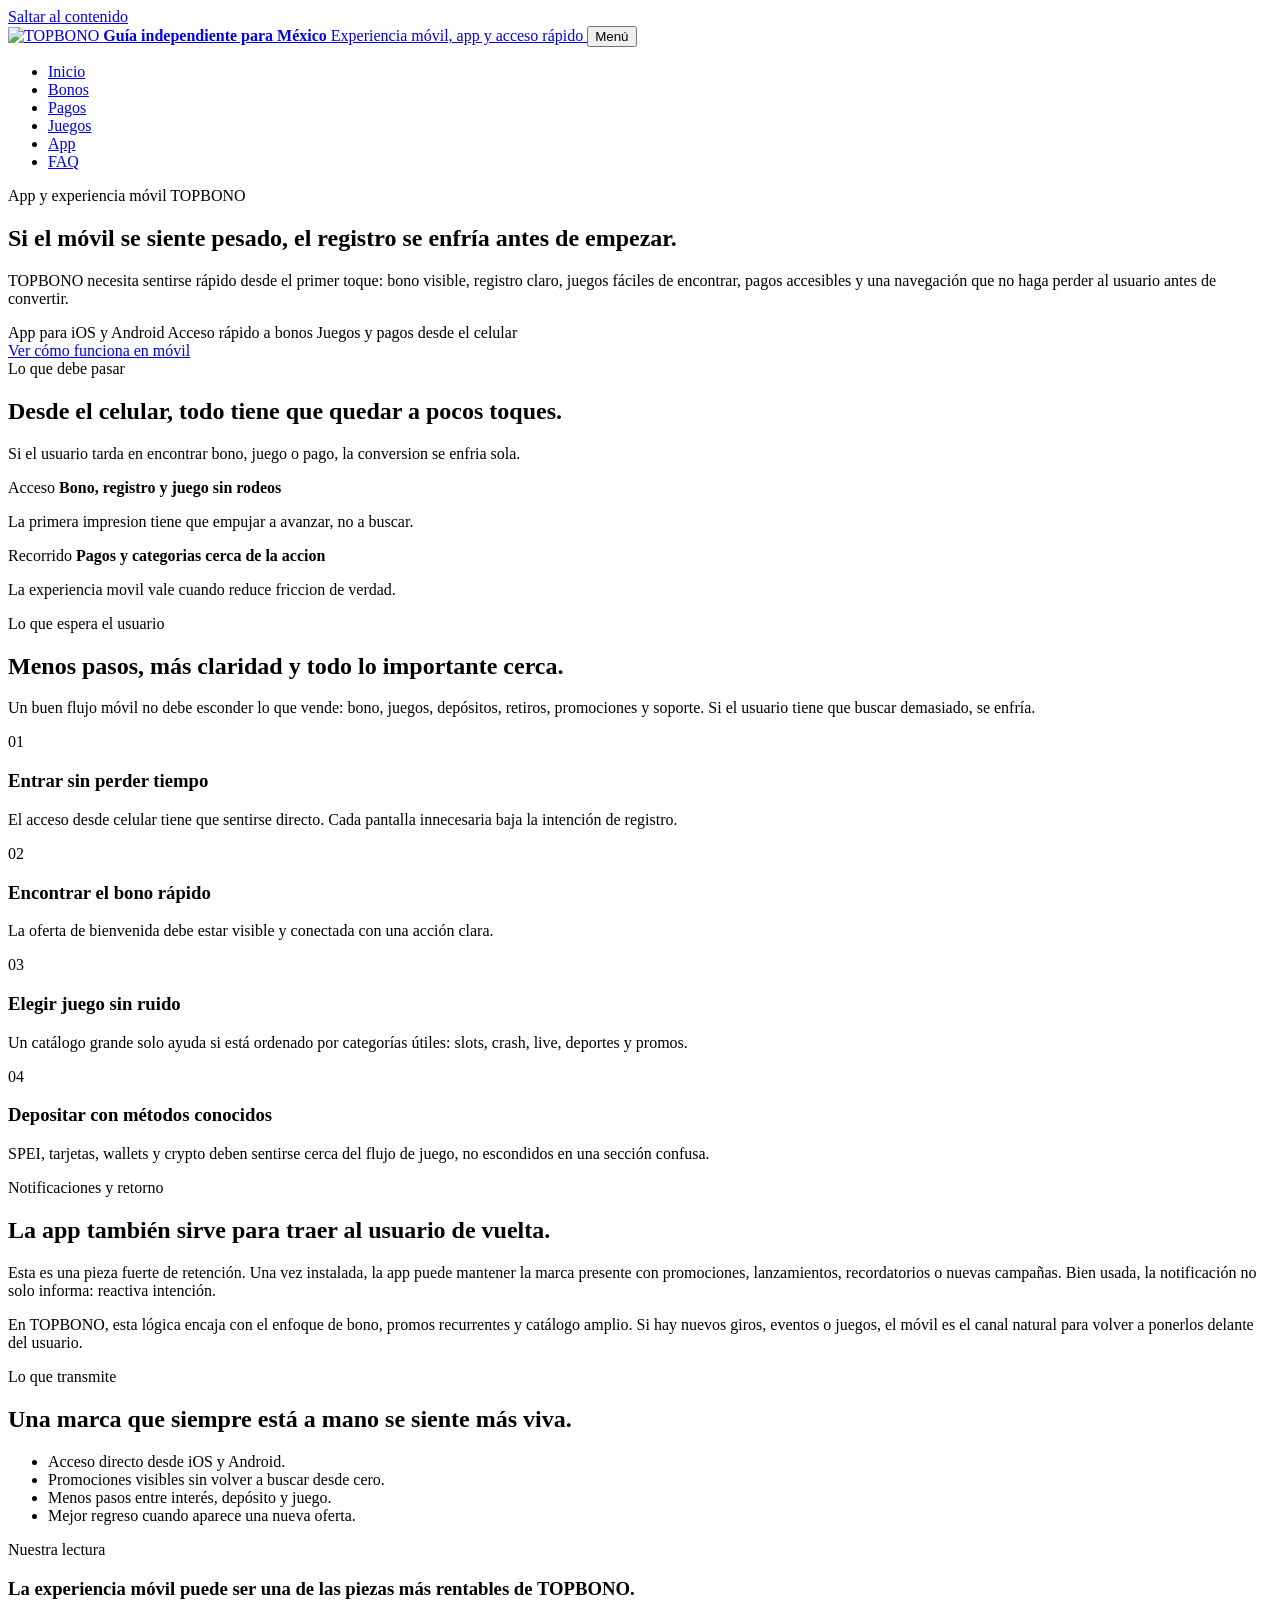
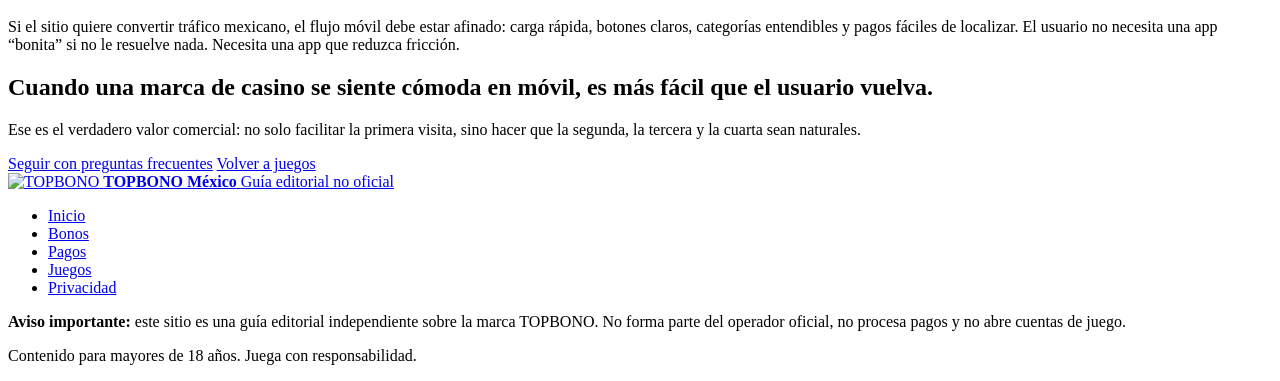
==== app.html @ 1bb98769 "Add files via upload" ====
<!DOCTYPE html>
<html lang="es-MX">
  <head>
    <meta charset="utf-8">
    <meta name="viewport" content="width=device-width, initial-scale=1">
    <title>App TOPBONO México | Casino móvil para iOS y Android</title>
    <meta name="description" content="Experiencia móvil de TOPBONO para México: app para iOS y Android, acceso rápido al bono, juegos, pagos, promociones y navegación pensada para celular.">
    <meta name="robots" content="index,follow">
    <meta name="theme-color" content="#120f0d">
    <meta property="og:locale" content="es_MX">
    <meta property="og:type" content="article">
    <meta property="og:title" content="App TOPBONO México | Casino móvil para iOS y Android">
    <meta property="og:description" content="Experiencia móvil de TOPBONO para México y por qué es una pieza importante para la audiencia mexicana.">
    <meta property="og:image" content="assets/media/banners/hero-casino-mexico.webp">
    <link rel="icon" href="favicon.ico">
    <link rel="apple-touch-icon" href="apple-touch-icon.png">
    <link rel="manifest" href="site.webmanifest">
    <link rel="preconnect" href="https://fonts.googleapis.com">
    <link rel="preconnect" href="https://fonts.gstatic.com" crossorigin>
    <link href="https://fonts.googleapis.com/css2?family=Manrope:wght@400;500;600;700;800&family=Space+Grotesk:wght@500;700&display=swap" rel="stylesheet">
    <link rel="stylesheet" href="assets/css/styles.css">
  </head>
  <body>
    <a class="skip-link" href="#contenido">Saltar al contenido</a>
    <div class="site-shell">
      <header class="site-header">
        <div class="container header-row">
          <a class="brand" href="index.html">
            <img src="assets/media/logo-topbono.png" alt="TOPBONO">
            <span class="brand-mark">
              <strong>Guía independiente para México</strong>
              <span>Experiencia móvil, app y acceso rápido</span>
            </span>
          </a>
          <button class="nav-toggle" type="button" aria-expanded="false" aria-controls="menu-principal">Menú</button>
          <nav class="site-nav" id="menu-principal" aria-label="Principal">
            <ul>
              <li><a href="index.html">Inicio</a></li>
              <li><a href="bonos.html">Bonos</a></li>
              <li><a href="pagos.html">Pagos</a></li>
              <li><a href="juegos.html">Juegos</a></li>
              <li><a href="app.html">App</a></li>
              <li><a href="faq.html">FAQ</a></li>
            </ul>
          </nav>
        </div>
      </header>

      <main id="contenido">
        <section class="page-hero">
          <div class="container page-hero__grid">
            <div>
              <span class="eyebrow">App y experiencia móvil TOPBONO</span>
              <h1 class="page-title">Si el móvil se siente pesado, el registro se enfría antes de empezar.</h1>
              <p class="page-intro">TOPBONO necesita sentirse rápido desde el primer toque: bono visible, registro claro, juegos fáciles de encontrar, pagos accesibles y una navegación que no haga perder al usuario antes de convertir.</p>
              <div class="meta-strip">
                <span class="chip">App para iOS y Android</span>
                <span class="chip">Acceso rápido a bonos</span>
                <span class="chip">Juegos y pagos desde el celular</span>
              </div>
              <div class="button-row">
                <a class="button" href="#flujo-movil">Ver cómo funciona en móvil</a>
              </div>
            </div>
            <aside class="hero-rail">
              <article class="rail-card rail-card--lead">
                <span class="rail-card__label">Lo que debe pasar</span>
                <h2 class="rail-card__title">Desde el celular, todo tiene que quedar a pocos toques.</h2>
                <p>Si el usuario tarda en encontrar bono, juego o pago, la conversion se enfria sola.</p>
              </article>
              <article class="rail-card">
                <span class="rail-card__label">Acceso</span>
                <strong>Bono, registro y juego sin rodeos</strong>
                <p>La primera impresion tiene que empujar a avanzar, no a buscar.</p>
              </article>
              <article class="rail-card">
                <span class="rail-card__label">Recorrido</span>
                <strong>Pagos y categorias cerca de la accion</strong>
                <p>La experiencia movil vale cuando reduce friccion de verdad.</p>
              </article>
            </aside>
          </div>
        </section>

        <section class="section" id="flujo-movil">
          <div class="container">
            <div class="section-header">
              <span class="eyebrow eyebrow--subtle">Lo que espera el usuario</span>
              <h2 class="section-title">Menos pasos, más claridad y todo lo importante cerca.</h2>
              <p class="section-copy">Un buen flujo móvil no debe esconder lo que vende: bono, juegos, depósitos, retiros, promociones y soporte. Si el usuario tiene que buscar demasiado, se enfría.</p>
            </div>
            <div class="card-grid card-grid--4">
              <article class="feature-card">
                <span class="card-index">01</span>
                <h3>Entrar sin perder tiempo</h3>
                <p>El acceso desde celular tiene que sentirse directo. Cada pantalla innecesaria baja la intención de registro.</p>
              </article>
              <article class="feature-card">
                <span class="card-index">02</span>
                <h3>Encontrar el bono rápido</h3>
                <p>La oferta de bienvenida debe estar visible y conectada con una acción clara.</p>
              </article>
              <article class="feature-card">
                <span class="card-index">03</span>
                <h3>Elegir juego sin ruido</h3>
                <p>Un catálogo grande solo ayuda si está ordenado por categorías útiles: slots, crash, live, deportes y promos.</p>
              </article>
              <article class="feature-card">
                <span class="card-index">04</span>
                <h3>Depositar con métodos conocidos</h3>
                <p>SPEI, tarjetas, wallets y crypto deben sentirse cerca del flujo de juego, no escondidos en una sección confusa.</p>
              </article>
            </div>
          </div>
        </section>

        <section class="section">
          <div class="container split-grid">
            <div class="prose">
              <span class="eyebrow eyebrow--subtle">Notificaciones y retorno</span>
              <h2 class="section-title">La app también sirve para traer al usuario de vuelta.</h2>
              <p>Esta es una pieza fuerte de retención. Una vez instalada, la app puede mantener la marca presente con promociones, lanzamientos, recordatorios o nuevas campañas. Bien usada, la notificación no solo informa: reactiva intención.</p>
              <p>En TOPBONO, esta lógica encaja con el enfoque de bono, promos recurrentes y catálogo amplio. Si hay nuevos giros, eventos o juegos, el móvil es el canal natural para volver a ponerlos delante del usuario.</p>
            </div>
            <aside class="surface-panel">
              <span class="eyebrow eyebrow--subtle">Lo que transmite</span>
              <h2 class="surface-panel__title">Una marca que siempre está a mano se siente más viva.</h2>
              <ul>
                <li>Acceso directo desde iOS y Android.</li>
                <li>Promociones visibles sin volver a buscar desde cero.</li>
                <li>Menos pasos entre interés, depósito y juego.</li>
                <li>Mejor regreso cuando aparece una nueva oferta.</li>
              </ul>
            </aside>
          </div>
        </section>

        <section class="section">
          <div class="container">
            <div class="editorial-block">
              <span class="eyebrow eyebrow--subtle">Nuestra lectura</span>
              <h3>La experiencia móvil puede ser una de las piezas más rentables de TOPBONO.</h3>
              <p>Si el sitio quiere convertir tráfico mexicano, el flujo móvil debe estar afinado: carga rápida, botones claros, categorías entendibles y pagos fáciles de localizar. El usuario no necesita una app “bonita” si no le resuelve nada. Necesita una app que reduzca fricción.</p>
            </div>
          </div>
        </section>

        <section class="section">
          <div class="container">
            <div class="cta-panel">
              <h2>Cuando una marca de casino se siente cómoda en móvil, es más fácil que el usuario vuelva.</h2>
              <p class="section-copy">Ese es el verdadero valor comercial: no solo facilitar la primera visita, sino hacer que la segunda, la tercera y la cuarta sean naturales.</p>
              <div class="button-row">
                <a class="button" href="faq.html">Seguir con preguntas frecuentes</a>
                <a class="button-secondary" href="juegos.html">Volver a juegos</a>
              </div>
            </div>
          </div>
        </section>
      </main>

      <footer class="site-footer">
        <div class="container footer-grid">
          <div>
            <a class="brand" href="index.html">
              <img src="assets/media/logo-topbono.png" alt="TOPBONO">
              <span class="brand-mark">
                <strong>TOPBONO México</strong>
                <span>Guía editorial no oficial</span>
              </span>
            </a>
            <ul class="footer-links">
              <li><a href="index.html">Inicio</a></li>
              <li><a href="bonos.html">Bonos</a></li>
              <li><a href="pagos.html">Pagos</a></li>
              <li><a href="juegos.html">Juegos</a></li>
              <li><a href="privacidad.html">Privacidad</a></li>
            </ul>
          </div>
          <div class="footer-meta">
            <p><strong>Aviso importante:</strong> este sitio es una guía editorial independiente sobre la marca TOPBONO. No forma parte del operador oficial, no procesa pagos y no abre cuentas de juego.</p>
            <p>Contenido para mayores de 18 años. Juega con responsabilidad. <span data-year></span></p>
          </div>
        </div>
      </footer>
    </div>
    <script src="assets/js/site.js" defer></script>
  </body>
</html>
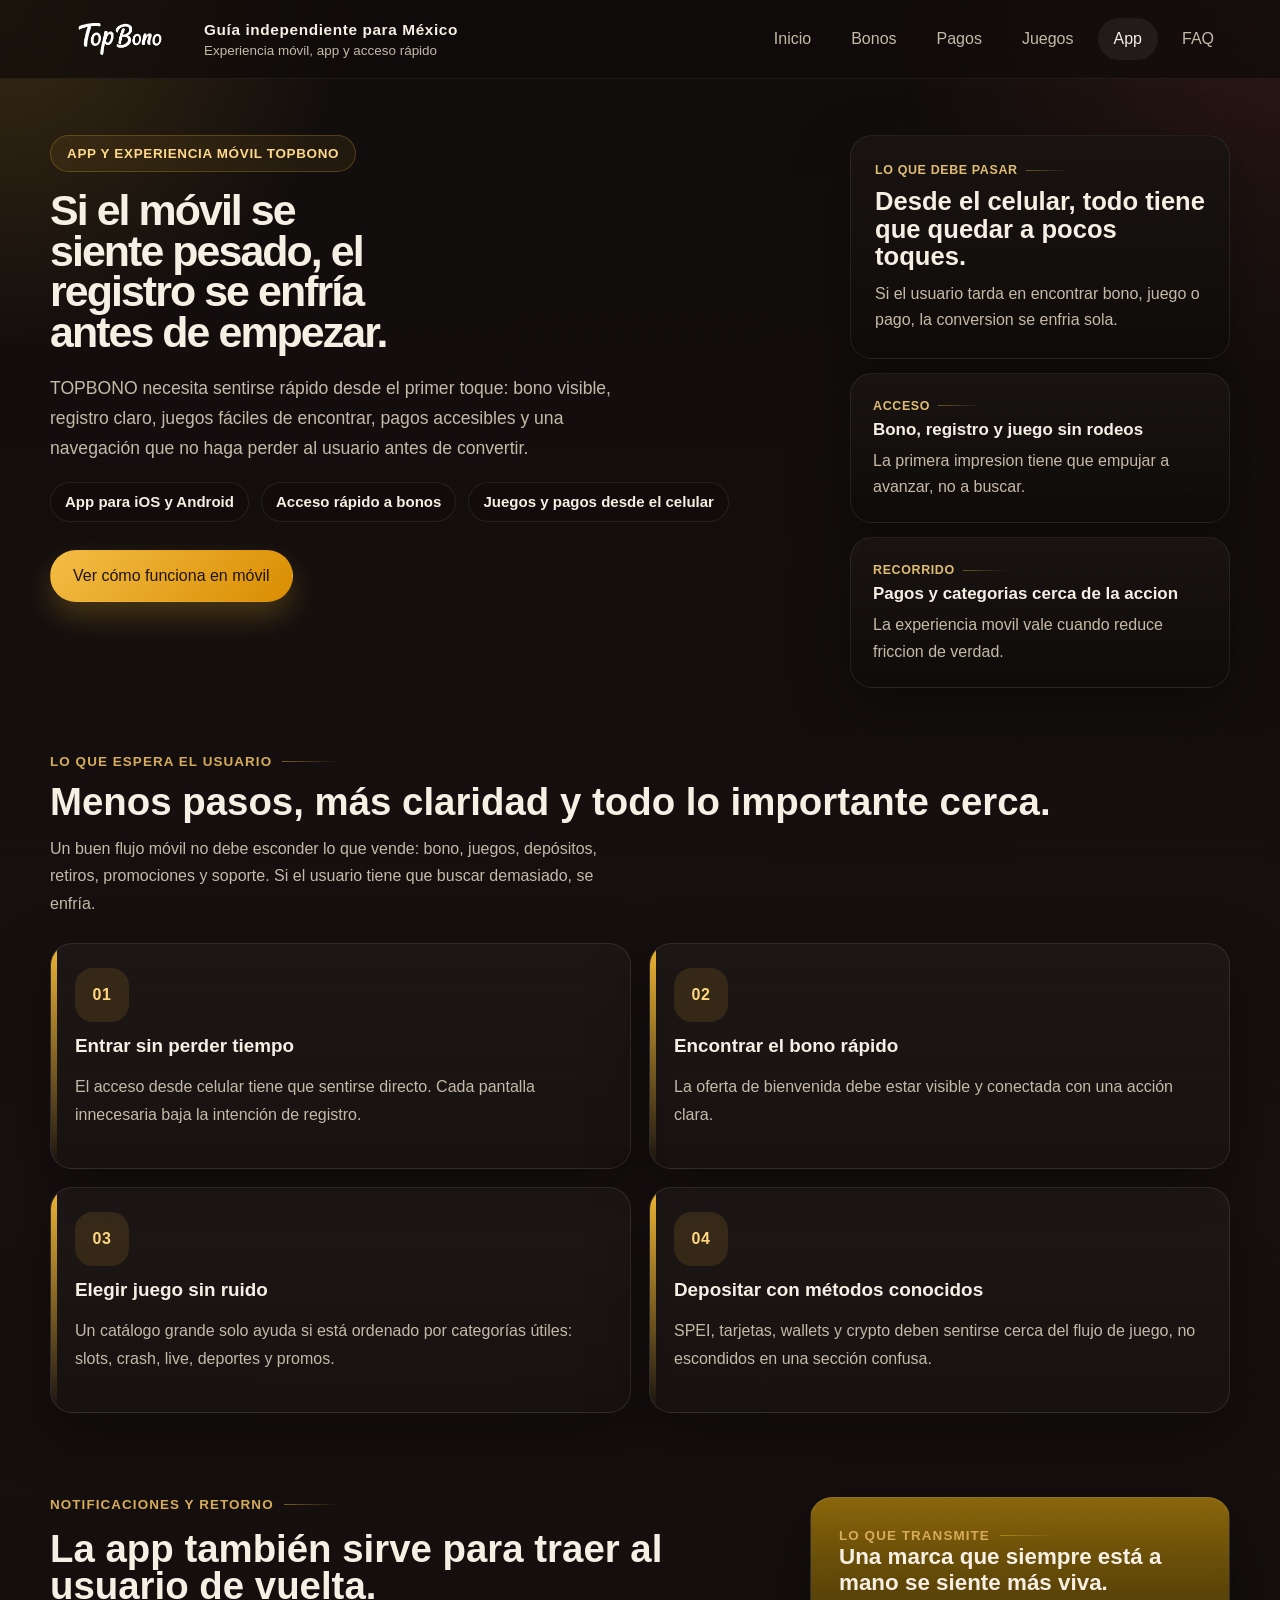
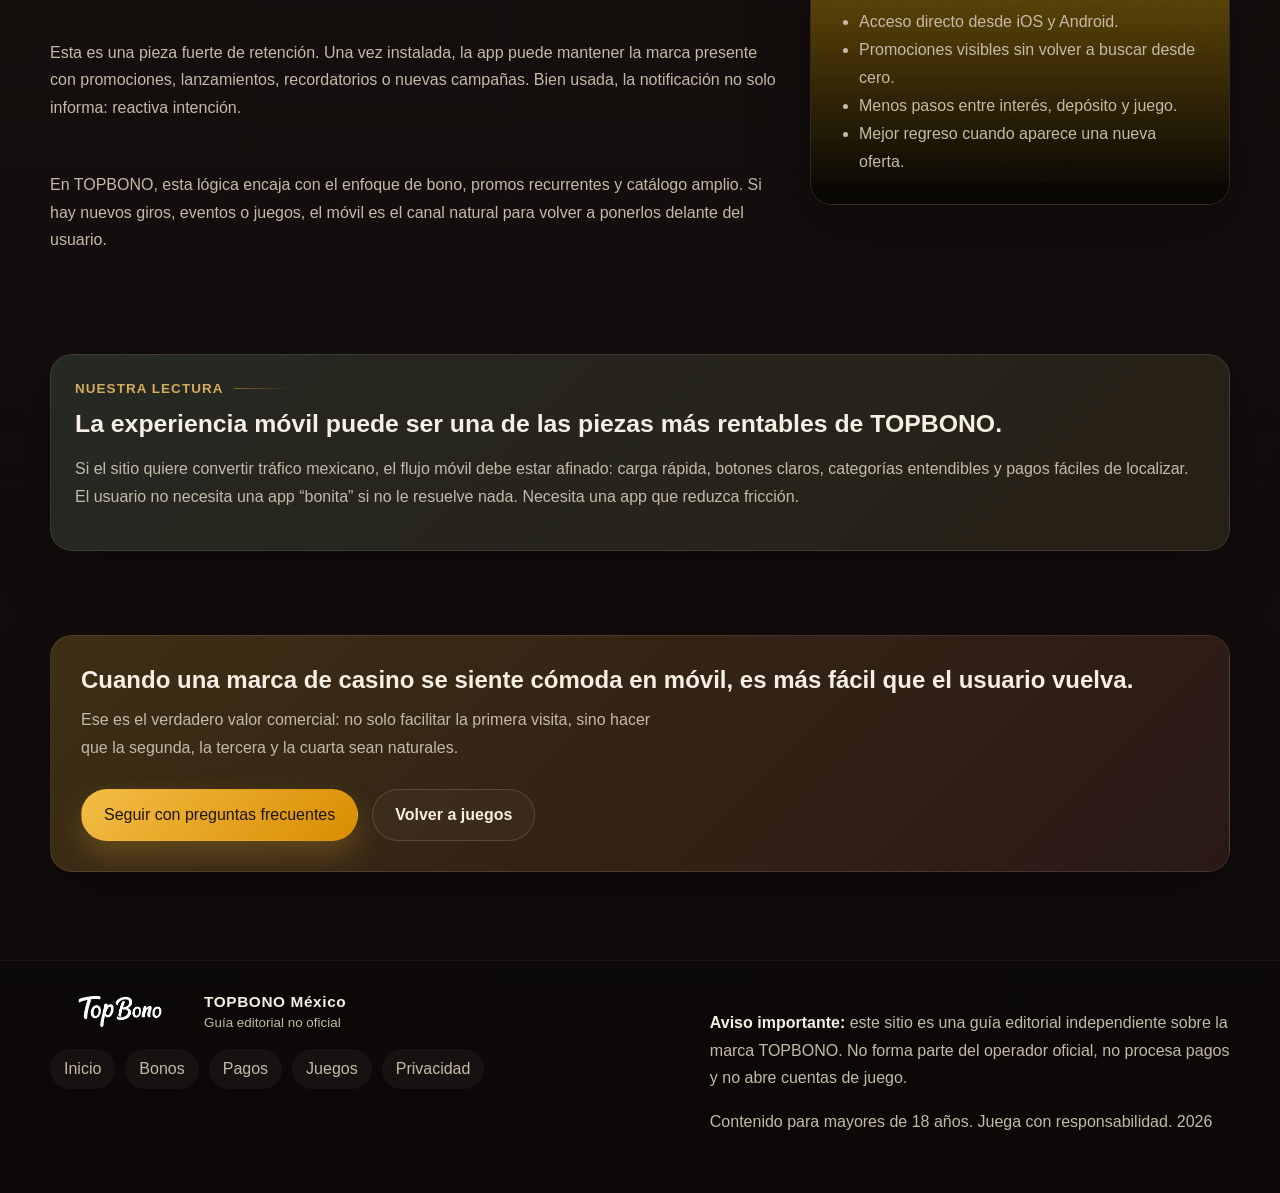
==== commit afbc721c: "Add files via upload" ====
--- a/app.html
+++ b/app.html
@@ -12,6 +12,9 @@
     <meta property="og:title" content="App TOPBONO México | Casino móvil para iOS y Android">
     <meta property="og:description" content="Experiencia móvil de TOPBONO para México y por qué es una pieza importante para la audiencia mexicana.">
     <meta property="og:image" content="assets/media/banners/hero-casino-mexico.webp">
+    <link rel="canonical" href="https://rybakovnikolay2000-png.github.io/check.github.io/app.html">
+    <link rel="alternate" hreflang="es-MX" href="https://rybakovnikolay2000-png.github.io/check.github.io/app.html">
+    <link rel="alternate" hreflang="x-default" href="https://rybakovnikolay2000-png.github.io/check.github.io/app.html">
     <link rel="icon" href="favicon.ico">
     <link rel="apple-touch-icon" href="apple-touch-icon.png">
     <link rel="manifest" href="site.webmanifest">
@@ -26,7 +29,7 @@
       <header class="site-header">
         <div class="container header-row">
           <a class="brand" href="index.html">
-            <img src="assets/media/logo-topbono.png" alt="TOPBONO">
+            <img src="assets/media/logo-topbono.png" alt="TOPBONO" title="TOPBONO MEXICO">
             <span class="brand-mark">
               <strong>Guía independiente para México</strong>
               <span>Experiencia móvil, app y acceso rápido</span>
@@ -163,7 +166,7 @@
         <div class="container footer-grid">
           <div>
             <a class="brand" href="index.html">
-              <img src="assets/media/logo-topbono.png" alt="TOPBONO">
+              <img src="assets/media/logo-topbono.png" alt="TOPBONO" title="TOPBONO MEXICO">
               <span class="brand-mark">
                 <strong>TOPBONO México</strong>
                 <span>Guía editorial no oficial</span>
--- a/assets/css/styles.css
+++ b/assets/css/styles.css
@@ -0,0 +1,1227 @@
+:root {
+  --bg: #120f0d;
+  --bg-soft: #1b1614;
+  --panel: rgba(26, 20, 17, 0.9);
+  --panel-strong: rgba(17, 13, 11, 0.96);
+  --line: rgba(255, 255, 255, 0.1);
+  --text: #f6efe4;
+  --muted: #c5baa8;
+  --gold: #f0b533;
+  --gold-deep: #d9920b;
+  --gold-soft: rgba(240, 181, 51, 0.18);
+  --green-soft: #6e8d77;
+  --red-soft: #b54d3d;
+  --shadow: 0 20px 60px rgba(0, 0, 0, 0.34);
+  --radius-xl: 28px;
+  --radius-lg: 22px;
+  --radius-md: 18px;
+  --radius-sm: 14px;
+  --container: 1180px;
+}
+
+*,
+*::before,
+*::after {
+  box-sizing: border-box;
+}
+
+html {
+  scroll-behavior: smooth;
+}
+
+body {
+  margin: 0;
+  font-family: "Manrope", "Segoe UI", sans-serif;
+  color: var(--text);
+  background:
+    radial-gradient(circle at top right, rgba(181, 77, 61, 0.16), transparent 24rem),
+    radial-gradient(circle at top left, rgba(240, 181, 51, 0.18), transparent 22rem),
+    linear-gradient(180deg, #110d0c 0%, #16100f 42%, #0f0b0a 100%);
+  min-height: 100vh;
+  overflow-x: hidden;
+}
+
+body::before {
+  content: "";
+  position: fixed;
+  inset: 0;
+  background-image:
+    linear-gradient(rgba(255, 255, 255, 0.02) 1px, transparent 1px),
+    linear-gradient(90deg, rgba(255, 255, 255, 0.02) 1px, transparent 1px);
+  background-size: 60px 60px;
+  mask-image: linear-gradient(180deg, rgba(0, 0, 0, 0.35), transparent 75%);
+  pointer-events: none;
+  z-index: -1;
+}
+
+img {
+  display: block;
+  max-width: 100%;
+}
+
+a {
+  color: inherit;
+  text-decoration: none;
+}
+
+button,
+a.button {
+  font: inherit;
+}
+
+.skip-link {
+  position: absolute;
+  left: -999px;
+  top: -999px;
+}
+
+.skip-link:focus {
+  left: 16px;
+  top: 16px;
+  z-index: 1000;
+  padding: 12px 16px;
+  border-radius: 12px;
+  background: #fff;
+  color: #111;
+}
+
+.site-shell {
+  overflow: clip;
+}
+
+.container {
+  width: min(calc(100% - 32px), var(--container));
+  margin: 0 auto;
+}
+
+.site-header {
+  position: sticky;
+  top: 0;
+  z-index: 20;
+  backdrop-filter: blur(18px);
+  background: rgba(16, 12, 10, 0.72);
+  border-bottom: 1px solid rgba(255, 255, 255, 0.06);
+}
+
+.header-row {
+  display: flex;
+  align-items: center;
+  justify-content: space-between;
+  gap: 24px;
+  min-height: 78px;
+}
+
+.brand {
+  display: inline-flex;
+  align-items: center;
+  gap: 14px;
+  min-width: 0;
+}
+
+.brand img {
+  width: 140px;
+  height: auto;
+}
+
+.brand-mark {
+  display: grid;
+  gap: 4px;
+}
+
+.brand-mark strong {
+  font-family: "Space Grotesk", sans-serif;
+  font-size: 0.96rem;
+  font-weight: 700;
+  letter-spacing: 0.04em;
+}
+
+.brand-mark span {
+  color: var(--muted);
+  font-size: 0.84rem;
+}
+
+.nav-toggle {
+  display: none;
+  border: 1px solid var(--line);
+  background: rgba(255, 255, 255, 0.03);
+  color: var(--text);
+  border-radius: 999px;
+  padding: 10px 14px;
+}
+
+.site-nav ul {
+  list-style: none;
+  display: flex;
+  align-items: center;
+  gap: 8px;
+  padding: 0;
+  margin: 0;
+}
+
+.site-nav a {
+  display: inline-flex;
+  align-items: center;
+  min-height: 42px;
+  padding: 0 16px;
+  border-radius: 999px;
+  color: var(--muted);
+  transition: 160ms ease;
+}
+
+.site-nav a:hover,
+.site-nav a[aria-current="page"] {
+  color: var(--text);
+  background: rgba(255, 255, 255, 0.06);
+}
+
+.hero,
+.page-hero {
+  padding: 72px 0 36px;
+}
+
+.hero-grid,
+.split-grid {
+  display: grid;
+  gap: 28px;
+}
+
+.hero-grid {
+  grid-template-columns: minmax(0, 1.08fr) minmax(0, 0.92fr);
+  align-items: start;
+}
+
+.hero--home {
+  padding: 56px 0 28px;
+}
+
+.hero-grid--home {
+  grid-template-columns: minmax(0, 1.08fr) minmax(300px, 0.82fr);
+  gap: 32px;
+  align-items: start;
+}
+
+.hero-home__copy {
+  display: grid;
+  align-content: start;
+  gap: 0;
+  padding-top: 8px;
+}
+
+.split-grid {
+  grid-template-columns: minmax(0, 1fr) minmax(280px, 420px);
+  align-items: start;
+}
+
+.eyebrow {
+  display: inline-flex;
+  align-items: center;
+  gap: 10px;
+  flex-wrap: wrap;
+  border: 1px solid rgba(240, 181, 51, 0.24);
+  background: rgba(240, 181, 51, 0.08);
+  color: #ffd98b;
+  border-radius: 999px;
+  padding: 10px 16px;
+  font-size: 0.84rem;
+  font-weight: 700;
+  letter-spacing: 0.05em;
+  text-transform: uppercase;
+}
+
+.eyebrow--subtle {
+  padding: 0;
+  border: 0;
+  border-radius: 0;
+  background: transparent;
+  color: #d6ac5a;
+  letter-spacing: 0.08em;
+}
+
+.eyebrow--subtle::after {
+  content: "";
+  width: 56px;
+  height: 1px;
+  background: linear-gradient(90deg, rgba(240, 181, 51, 0.46), rgba(240, 181, 51, 0));
+}
+
+.display-title,
+.page-title,
+.section-title {
+  font-family: "Space Grotesk", sans-serif;
+  line-height: 0.97;
+  margin: 0;
+}
+
+.display-title {
+  font-size: clamp(2.8rem, 6vw, 5.2rem);
+  margin-top: 18px;
+}
+
+.display-title--home {
+  max-width: 13.5ch;
+  font-size: clamp(2.35rem, 3.45vw, 3.15rem);
+  letter-spacing: -0.05em;
+  line-height: 0.94;
+}
+
+.page-title {
+  max-width: 15ch;
+  font-size: clamp(2.15rem, 3.35vw, 3.15rem);
+  letter-spacing: -0.045em;
+  line-height: 0.95;
+  margin-top: 18px;
+}
+
+.section-title {
+  font-size: clamp(1.8rem, 3vw, 2.8rem);
+}
+
+.lede,
+.page-intro,
+.section-copy,
+.prose p,
+.feature-card p,
+.stat-card p,
+.method-card p,
+.category-card p,
+.faq-intro,
+.quote-card p,
+.editorial-block p,
+.notice-card p {
+  color: var(--muted);
+  line-height: 1.72;
+}
+
+.lede,
+.page-intro {
+  font-size: 1.1rem;
+  max-width: 58ch;
+  margin: 20px 0 0;
+}
+
+.hero-kicker {
+  margin: 18px 0 0;
+  max-width: 52ch;
+  color: #f0d39b;
+  font-size: 1rem;
+  font-weight: 700;
+  line-height: 1.6;
+}
+
+.lede--home {
+  max-width: 54ch;
+}
+
+.button-row {
+  display: flex;
+  gap: 14px;
+  flex-wrap: wrap;
+  margin-top: 28px;
+}
+
+.button-row--hero {
+  margin-top: 24px;
+}
+
+.button,
+.button-secondary {
+  display: inline-flex;
+  align-items: center;
+  justify-content: center;
+  min-height: 52px;
+  padding: 0 22px;
+  border-radius: 999px;
+  border: 1px solid transparent;
+  font-weight: 700;
+  transition: transform 160ms ease, background 160ms ease, border-color 160ms ease;
+}
+
+.button {
+  background: linear-gradient(135deg, #f3bd46, #d98d00);
+  color: #1e1408;
+  box-shadow: 0 14px 30px rgba(240, 181, 51, 0.24);
+}
+
+.button-secondary {
+  border-color: rgba(255, 255, 255, 0.14);
+  background: rgba(255, 255, 255, 0.03);
+  color: var(--text);
+}
+
+.button:hover,
+.button-secondary:hover {
+  transform: translateY(-2px);
+}
+
+.hero-signals {
+  display: flex;
+  flex-wrap: wrap;
+  gap: 12px;
+  margin-top: 24px;
+}
+
+.signal-pill {
+  display: inline-flex;
+  align-items: center;
+  min-height: 44px;
+  padding: 0 16px;
+  border-radius: 999px;
+  border: 1px solid rgba(255, 255, 255, 0.1);
+  background: rgba(255, 255, 255, 0.04);
+  color: var(--text);
+  font-weight: 700;
+  line-height: 1.2;
+  box-shadow: inset 0 1px 0 rgba(255, 255, 255, 0.03);
+}
+
+.hero-stats,
+.mini-stats,
+.chip-cloud,
+.pill-row {
+  display: grid;
+  gap: 14px;
+}
+
+.hero-stats {
+  margin-top: 28px;
+  grid-template-columns: repeat(3, minmax(0, 1fr));
+}
+
+.stat-card,
+.feature-card,
+.method-card,
+.category-card,
+.notice-card,
+.editorial-block,
+.quote-card,
+.faq-card,
+.cta-panel,
+.hero-art,
+.page-art,
+.surface-panel {
+  position: relative;
+  overflow: hidden;
+  border: 1px solid var(--line);
+  background: linear-gradient(180deg, rgba(255, 255, 255, 0.03), rgba(255, 255, 255, 0.01));
+  border-radius: var(--radius-lg);
+  box-shadow: var(--shadow);
+}
+
+.stat-card,
+.feature-card,
+.method-card,
+.category-card,
+.notice-card,
+.quote-card,
+.faq-card,
+.editorial-block,
+.surface-panel {
+  padding: 24px;
+}
+
+.stat-card strong,
+.feature-card h3,
+.method-card h3,
+.category-card h3,
+.notice-card h3,
+.quote-card h3,
+.faq-card h3,
+.editorial-block h3 {
+  font-family: "Space Grotesk", sans-serif;
+}
+
+.stat-card strong {
+  display: block;
+  font-size: 1.25rem;
+  margin-bottom: 8px;
+}
+
+.stat-card span,
+.feature-meta,
+.tiny-note {
+  display: inline-flex;
+  align-items: center;
+  gap: 8px;
+  color: #ffdf98;
+  font-size: 0.82rem;
+  text-transform: uppercase;
+  letter-spacing: 0.05em;
+  font-weight: 800;
+}
+
+.hero-art,
+.page-art {
+  padding: 18px;
+  background:
+    radial-gradient(circle at top right, rgba(240, 181, 51, 0.14), transparent 50%),
+    linear-gradient(180deg, rgba(255, 255, 255, 0.05), rgba(255, 255, 255, 0.02));
+}
+
+.hero-art__frame,
+.page-art__frame {
+  border-radius: 22px;
+  overflow: hidden;
+  border: 1px solid rgba(255, 255, 255, 0.08);
+  background: #1a1614;
+}
+
+.hero-art__frame img,
+.page-art__frame img {
+  width: 100%;
+  height: auto;
+  object-fit: cover;
+}
+
+.page-art__frame img {
+  aspect-ratio: 16 / 9;
+}
+
+.page-art--phone {
+  max-width: 360px;
+  margin-left: auto;
+}
+
+.page-art--phone .page-art__frame img {
+  aspect-ratio: 4 / 5;
+  object-position: top center;
+}
+
+.faq-hero-panel {
+  display: grid;
+  align-content: start;
+  gap: 16px;
+  min-height: 100%;
+}
+
+.faq-hero-panel .surface-panel__title {
+  max-width: 16ch;
+}
+
+.faq-hero-panel ul {
+  margin: 0;
+  padding-left: 18px;
+}
+
+.hero-art__caption,
+.page-art__caption {
+  display: grid;
+  gap: 6px;
+  margin-top: 14px;
+  color: var(--muted);
+  font-size: 0.95rem;
+}
+
+.hero-art__caption strong,
+.page-art__caption strong {
+  color: var(--text);
+  font-size: 1rem;
+}
+
+.hero-summary-panel {
+  display: grid;
+  align-content: start;
+  gap: 16px;
+  min-height: 100%;
+  padding: 24px;
+  background: linear-gradient(180deg, rgba(255, 255, 255, 0.035), rgba(255, 255, 255, 0.02));
+}
+
+.hero-summary-panel .surface-panel__title {
+  max-width: 12ch;
+  margin: 0;
+  font-size: 1.9rem;
+  line-height: 1.08;
+}
+
+.hero-summary-list {
+  display: grid;
+  gap: 12px;
+}
+
+.hero-summary-item {
+  padding: 14px 16px;
+  border: 1px solid rgba(255, 255, 255, 0.08);
+  border-radius: 18px;
+  background: rgba(255, 255, 255, 0.025);
+}
+
+.hero-summary-item strong {
+  display: block;
+  margin: 0 0 6px;
+  font-family: "Space Grotesk", sans-serif;
+  font-size: 1rem;
+  line-height: 1.2;
+}
+
+.hero-summary-item p {
+  margin: 0;
+  color: var(--muted);
+  font-size: 0.94rem;
+  line-height: 1.6;
+}
+
+.hero-summary-panel .method-chips,
+.hero-summary-panel .meta-strip {
+  margin-top: 0;
+}
+
+.hero-showcase {
+  display: grid;
+  gap: 16px;
+  align-self: start;
+}
+
+.hero-rail {
+  display: grid;
+  align-content: start;
+  gap: 14px;
+}
+
+.rail-card {
+  padding: 22px;
+  border: 1px solid rgba(255, 255, 255, 0.08);
+  border-radius: var(--radius-lg);
+  background: linear-gradient(180deg, rgba(25, 20, 17, 0.98), rgba(16, 12, 10, 0.96));
+  box-shadow: var(--shadow);
+}
+
+.rail-card--lead {
+  padding: 24px;
+}
+
+.rail-card__label {
+  display: inline-flex;
+  align-items: center;
+  gap: 8px;
+  color: #e0bb74;
+  font-size: 0.78rem;
+  font-weight: 800;
+  letter-spacing: 0.05em;
+  text-transform: uppercase;
+}
+
+.rail-card__label::after {
+  content: "";
+  width: 44px;
+  height: 1px;
+  background: linear-gradient(90deg, rgba(240, 181, 51, 0.4), rgba(240, 181, 51, 0));
+}
+
+.rail-card__title {
+  margin: 10px 0 10px;
+  font-family: "Space Grotesk", sans-serif;
+  font-size: clamp(1.3rem, 2vw, 1.7rem);
+  line-height: 1.08;
+}
+
+.rail-card p,
+.rail-card li {
+  margin: 0;
+  color: var(--muted);
+  line-height: 1.65;
+}
+
+.rail-card strong {
+  display: block;
+  margin: 6px 0 8px;
+  font-family: "Space Grotesk", sans-serif;
+  font-size: 1.06rem;
+  line-height: 1.18;
+}
+
+.rail-mini-grid {
+  display: grid;
+  gap: 14px;
+}
+
+.hero-showcase__media {
+  padding: 16px;
+  border: 1px solid var(--line);
+  border-radius: var(--radius-xl);
+  background:
+    radial-gradient(circle at top right, rgba(240, 181, 51, 0.18), transparent 48%),
+    linear-gradient(180deg, rgba(255, 255, 255, 0.05), rgba(255, 255, 255, 0.02));
+  box-shadow: var(--shadow);
+}
+
+.hero-showcase__media img {
+  width: 100%;
+  border-radius: 22px;
+  border: 1px solid rgba(255, 255, 255, 0.08);
+}
+
+.hero-showcase__notes {
+  display: grid;
+  grid-template-columns: repeat(2, minmax(0, 1fr));
+  gap: 14px;
+}
+
+.hero-note {
+  min-height: 100%;
+  padding: 18px;
+  border: 1px solid var(--line);
+  border-radius: var(--radius-lg);
+  background: linear-gradient(180deg, rgba(255, 255, 255, 0.04), rgba(255, 255, 255, 0.02));
+  box-shadow: var(--shadow);
+}
+
+.hero-note__label {
+  display: inline-flex;
+  align-items: center;
+  color: #ffdf98;
+  font-size: 0.78rem;
+  font-weight: 800;
+  letter-spacing: 0.05em;
+  text-transform: uppercase;
+}
+
+.hero-note strong {
+  display: block;
+  margin-top: 10px;
+  font-family: "Space Grotesk", sans-serif;
+  font-size: 1.06rem;
+  line-height: 1.16;
+}
+
+.hero-note p {
+  margin: 10px 0 0;
+  color: var(--muted);
+  line-height: 1.62;
+}
+
+.section {
+  padding: 42px 0;
+}
+
+.section--tight {
+  padding-top: 18px;
+}
+
+.section-header {
+  display: grid;
+  gap: 14px;
+  margin-bottom: 26px;
+}
+
+.section-header--split {
+  grid-template-columns: minmax(0, 1fr) minmax(280px, 420px);
+  align-items: end;
+  gap: 24px;
+}
+
+.section-copy {
+  max-width: 64ch;
+  margin: 0;
+}
+
+.card-grid {
+  display: grid;
+  gap: 18px;
+}
+
+.card-grid--2 {
+  grid-template-columns: repeat(2, minmax(0, 1fr));
+}
+
+.card-grid--3 {
+  grid-template-columns: repeat(3, minmax(0, 1fr));
+}
+
+.card-grid--4 {
+  grid-template-columns: repeat(2, minmax(0, 1fr));
+}
+
+.feature-card::before,
+.method-card::before,
+.category-card::before {
+  content: "";
+  position: absolute;
+  inset: 0 auto 0 0;
+  width: 6px;
+  background: linear-gradient(180deg, var(--gold), rgba(240, 181, 51, 0));
+}
+
+.feature-card h3,
+.method-card h3,
+.category-card h3,
+.notice-card h3,
+.quote-card h3,
+.faq-card h3,
+.editorial-block h3 {
+  margin: 12px 0 10px;
+  font-size: 1.18rem;
+  line-height: 1.22;
+}
+
+.card-index {
+  display: inline-flex;
+  align-items: center;
+  justify-content: center;
+  min-width: 54px;
+  min-height: 54px;
+  border-radius: 18px;
+  background: rgba(240, 181, 51, 0.12);
+  color: #ffd67f;
+  font-weight: 800;
+  letter-spacing: 0.04em;
+}
+
+.surface-panel {
+  padding: 28px;
+  background:
+    linear-gradient(180deg, rgba(255, 255, 255, 0.04), rgba(255, 255, 255, 0.015)),
+    url("../media/ui/top-surface.png") center bottom / cover no-repeat;
+}
+
+.surface-panel.hero-summary-panel {
+  padding: 24px;
+  background: linear-gradient(180deg, rgba(28, 22, 19, 0.98), rgba(17, 13, 11, 0.96));
+}
+
+.surface-panel__title {
+  margin: 0 0 12px;
+  font-family: "Space Grotesk", sans-serif;
+  font-size: 1.4rem;
+}
+
+.surface-panel ul,
+.prose ul {
+  margin: 0;
+  padding-left: 20px;
+  color: var(--muted);
+  line-height: 1.75;
+}
+
+.method-chips {
+  display: flex;
+  flex-wrap: wrap;
+  gap: 10px;
+  margin-top: 18px;
+}
+
+.chip {
+  display: inline-flex;
+  align-items: center;
+  min-height: 40px;
+  padding: 0 14px;
+  border-radius: 999px;
+  border: 1px solid rgba(255, 255, 255, 0.08);
+  background: rgba(255, 255, 255, 0.04);
+  color: var(--text);
+  font-weight: 700;
+  font-size: 0.94rem;
+}
+
+.chip--soft {
+  color: var(--muted);
+}
+
+.quote-card {
+  background:
+    linear-gradient(135deg, rgba(240, 181, 51, 0.13), rgba(255, 255, 255, 0.02)),
+    #17120f;
+}
+
+.quote-card blockquote {
+  margin: 0;
+  font-size: clamp(1.2rem, 2vw, 1.55rem);
+  line-height: 1.55;
+  font-weight: 700;
+}
+
+.quote-card footer {
+  margin-top: 14px;
+  color: var(--muted);
+  font-size: 0.95rem;
+}
+
+.page-hero {
+  padding: 56px 0 24px;
+}
+
+.page-hero__grid {
+  display: grid;
+  grid-template-columns: minmax(0, 1fr) minmax(280px, 380px);
+  gap: 28px;
+  align-items: start;
+}
+
+.highlight-list {
+  display: grid;
+  gap: 12px;
+  margin-top: 24px;
+}
+
+.highlight-item {
+  display: grid;
+  grid-template-columns: auto 1fr;
+  gap: 12px;
+  align-items: start;
+  padding: 16px 18px;
+  border-radius: 18px;
+  background: rgba(255, 255, 255, 0.03);
+  border: 1px solid rgba(255, 255, 255, 0.07);
+}
+
+.highlight-item strong {
+  display: block;
+  margin-bottom: 6px;
+}
+
+.highlight-badge {
+  display: inline-flex;
+  align-items: center;
+  justify-content: center;
+  min-width: 40px;
+  min-height: 40px;
+  border-radius: 14px;
+  background: rgba(240, 181, 51, 0.14);
+  color: #ffd785;
+  font-weight: 800;
+}
+
+.category-card {
+  min-height: 100%;
+}
+
+.category-card .label-row {
+  display: flex;
+  align-items: center;
+  justify-content: space-between;
+  gap: 12px;
+  color: #ffe2a1;
+  font-size: 0.85rem;
+  text-transform: uppercase;
+  letter-spacing: 0.05em;
+  font-weight: 800;
+}
+
+.editorial-block {
+  background:
+    linear-gradient(135deg, rgba(110, 141, 119, 0.18), rgba(240, 181, 51, 0.08)),
+    #161311;
+}
+
+.editorial-block h3 {
+  font-size: 1.55rem;
+}
+
+.faq-list {
+  display: grid;
+  gap: 12px;
+}
+
+.faq-list details {
+  border: 1px solid rgba(255, 255, 255, 0.09);
+  background: rgba(255, 255, 255, 0.02);
+  border-radius: 18px;
+  overflow: hidden;
+}
+
+.faq-list summary {
+  list-style: none;
+  cursor: pointer;
+  padding: 18px 20px;
+  font-weight: 700;
+  position: relative;
+  padding-right: 54px;
+}
+
+.faq-list summary::-webkit-details-marker {
+  display: none;
+}
+
+.faq-list summary::after {
+  content: "+";
+  position: absolute;
+  right: 20px;
+  top: 50%;
+  transform: translateY(-50%);
+  color: #ffd88d;
+  font-size: 1.4rem;
+  font-weight: 700;
+}
+
+.faq-list details[open] summary::after {
+  content: "–";
+}
+
+.faq-list .answer {
+  padding: 0 20px 18px;
+  color: var(--muted);
+  line-height: 1.7;
+}
+
+.cta-panel {
+  padding: 30px;
+  background:
+    linear-gradient(135deg, rgba(240, 181, 51, 0.18), rgba(181, 77, 61, 0.12)),
+    #16110f;
+}
+
+.cta-panel h2,
+.cta-panel h3 {
+  margin: 0 0 12px;
+  font-family: "Space Grotesk", sans-serif;
+}
+
+.notice-grid {
+  display: grid;
+  gap: 18px;
+  grid-template-columns: repeat(3, minmax(0, 1fr));
+}
+
+.meta-strip {
+  display: flex;
+  flex-wrap: wrap;
+  gap: 12px;
+  margin-top: 18px;
+}
+
+.meta-strip .chip {
+  background: rgba(17, 13, 11, 0.45);
+}
+
+.quick-links {
+  display: grid;
+  grid-template-columns: repeat(4, minmax(0, 1fr));
+  gap: 16px;
+}
+
+.quick-link {
+  display: grid;
+  gap: 10px;
+  min-height: 100%;
+  padding: 22px;
+  border: 1px solid var(--line);
+  border-radius: var(--radius-lg);
+  background:
+    linear-gradient(180deg, rgba(255, 255, 255, 0.035), rgba(255, 255, 255, 0.01)),
+    rgba(18, 14, 12, 0.9);
+  box-shadow: var(--shadow);
+  transition: transform 160ms ease, border-color 160ms ease, background 160ms ease;
+}
+
+.quick-link:hover {
+  transform: translateY(-3px);
+  border-color: rgba(240, 181, 51, 0.24);
+  background:
+    linear-gradient(180deg, rgba(240, 181, 51, 0.06), rgba(255, 255, 255, 0.015)),
+    rgba(18, 14, 12, 0.94);
+}
+
+.quick-link__label {
+  color: #ffda90;
+  font-size: 0.76rem;
+  font-weight: 800;
+  letter-spacing: 0.08em;
+  text-transform: uppercase;
+}
+
+.quick-link strong {
+  font-family: "Space Grotesk", sans-serif;
+  font-size: 1.12rem;
+  line-height: 1.14;
+}
+
+.quick-link p {
+  margin: 0;
+  color: var(--muted);
+  line-height: 1.62;
+}
+
+.site-footer {
+  margin-top: 46px;
+  border-top: 1px solid rgba(255, 255, 255, 0.06);
+  background: rgba(9, 7, 6, 0.58);
+}
+
+.footer-grid {
+  display: grid;
+  grid-template-columns: minmax(0, 1.1fr) minmax(0, 0.9fr);
+  gap: 24px;
+  padding: 32px 0 42px;
+}
+
+.footer-links {
+  list-style: none;
+  display: flex;
+  flex-wrap: wrap;
+  gap: 10px;
+  padding: 0;
+  margin: 18px 0 0;
+}
+
+.footer-links a {
+  display: inline-flex;
+  min-height: 40px;
+  align-items: center;
+  padding: 0 14px;
+  border-radius: 999px;
+  background: rgba(255, 255, 255, 0.04);
+  color: var(--muted);
+}
+
+.footer-meta {
+  color: var(--muted);
+  line-height: 1.72;
+}
+
+.footer-meta strong {
+  color: var(--text);
+}
+
+.legal-body .section {
+  padding-top: 28px;
+}
+
+.prose {
+  display: grid;
+  gap: 18px;
+}
+
+.prose h2,
+.prose h3 {
+  margin: 0;
+  font-family: "Space Grotesk", sans-serif;
+}
+
+@media (max-width: 1040px) {
+  .hero-grid,
+  .split-grid,
+  .page-hero__grid,
+  .section-header--split,
+  .footer-grid {
+    grid-template-columns: 1fr;
+  }
+
+  .card-grid--4,
+  .quick-links {
+    grid-template-columns: repeat(2, minmax(0, 1fr));
+  }
+
+  .notice-grid {
+    grid-template-columns: 1fr;
+  }
+}
+
+@media (max-width: 860px) {
+  .nav-toggle {
+    display: inline-flex;
+  }
+
+  .site-nav {
+    position: absolute;
+    inset: calc(100% + 10px) 16px auto;
+    border-radius: 22px;
+    background: rgba(16, 12, 10, 0.96);
+    border: 1px solid rgba(255, 255, 255, 0.08);
+    box-shadow: var(--shadow);
+    padding: 10px;
+    display: none;
+  }
+
+  .site-nav.is-open {
+    display: block;
+  }
+
+  .site-nav ul {
+    flex-direction: column;
+    align-items: stretch;
+  }
+
+  .site-nav a {
+    min-height: 46px;
+  }
+
+  .hero-stats,
+  .card-grid--3,
+  .card-grid--2,
+  .quick-links {
+    grid-template-columns: 1fr;
+  }
+
+  .hero-showcase__notes {
+    grid-template-columns: 1fr;
+  }
+}
+
+@media (max-width: 640px) {
+  .hero,
+  .page-hero {
+    padding-top: 48px;
+  }
+
+  .header-row {
+    min-height: 72px;
+  }
+
+  .brand img {
+    width: 92px;
+  }
+
+  .brand-mark strong {
+    font-size: 0.82rem;
+  }
+
+  .brand-mark span {
+    display: none;
+  }
+
+  .section {
+    padding: 32px 0;
+  }
+
+  .stat-card,
+  .feature-card,
+  .method-card,
+  .category-card,
+  .notice-card,
+  .quote-card,
+  .faq-card,
+  .editorial-block,
+  .surface-panel,
+  .cta-panel {
+    padding: 20px;
+  }
+
+  .card-grid--4 {
+    grid-template-columns: 1fr;
+  }
+
+  .display-title--home {
+    max-width: 11ch;
+    font-size: clamp(2.3rem, 9.8vw, 3.05rem);
+  }
+
+  .page-title {
+    max-width: none;
+    font-size: clamp(2.15rem, 10vw, 3.2rem);
+  }
+
+  .hero-kicker {
+    font-size: 0.9rem;
+  }
+
+  .hero-signals {
+    gap: 10px;
+  }
+
+  .signal-pill {
+    width: 100%;
+    justify-content: flex-start;
+  }
+
+  .hero-showcase__media {
+    padding: 14px;
+  }
+
+  .hero-note {
+    padding: 16px;
+  }
+
+  .button,
+  .button-secondary {
+    width: 100%;
+  }
+}
